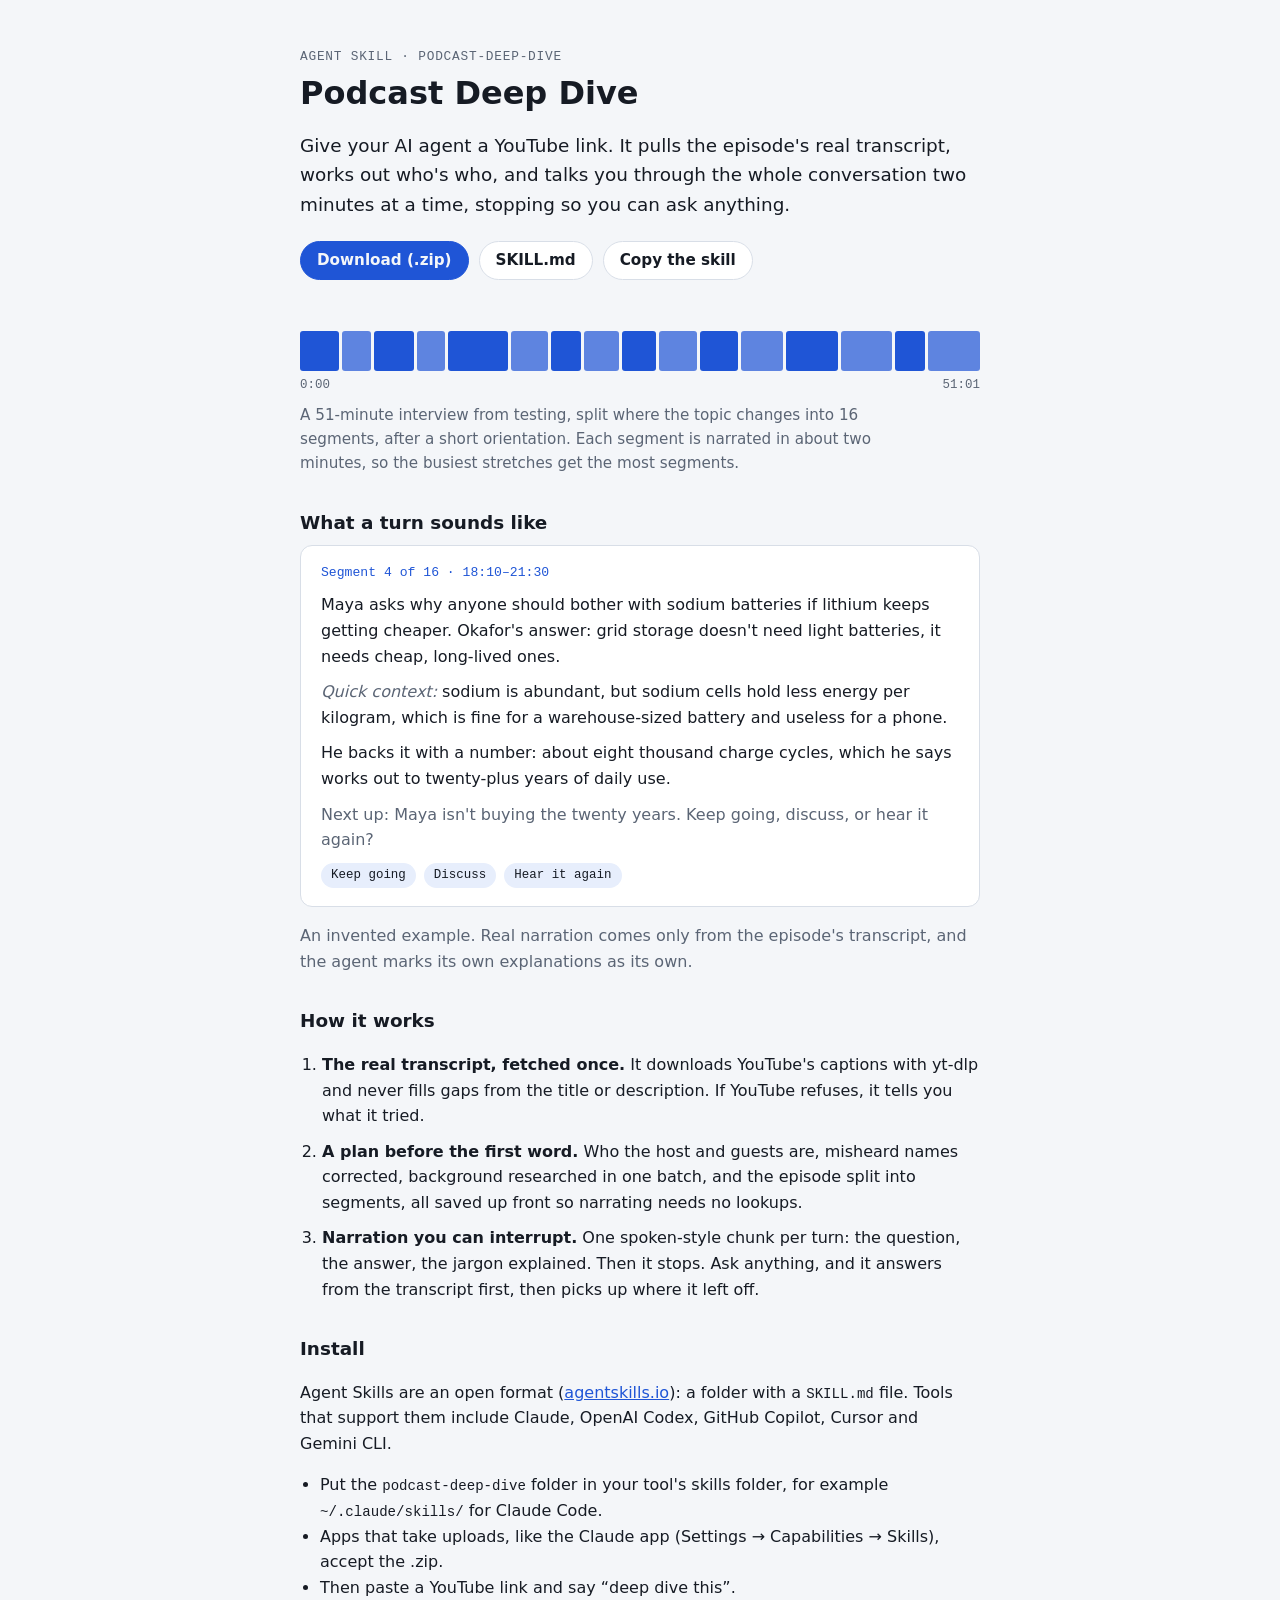
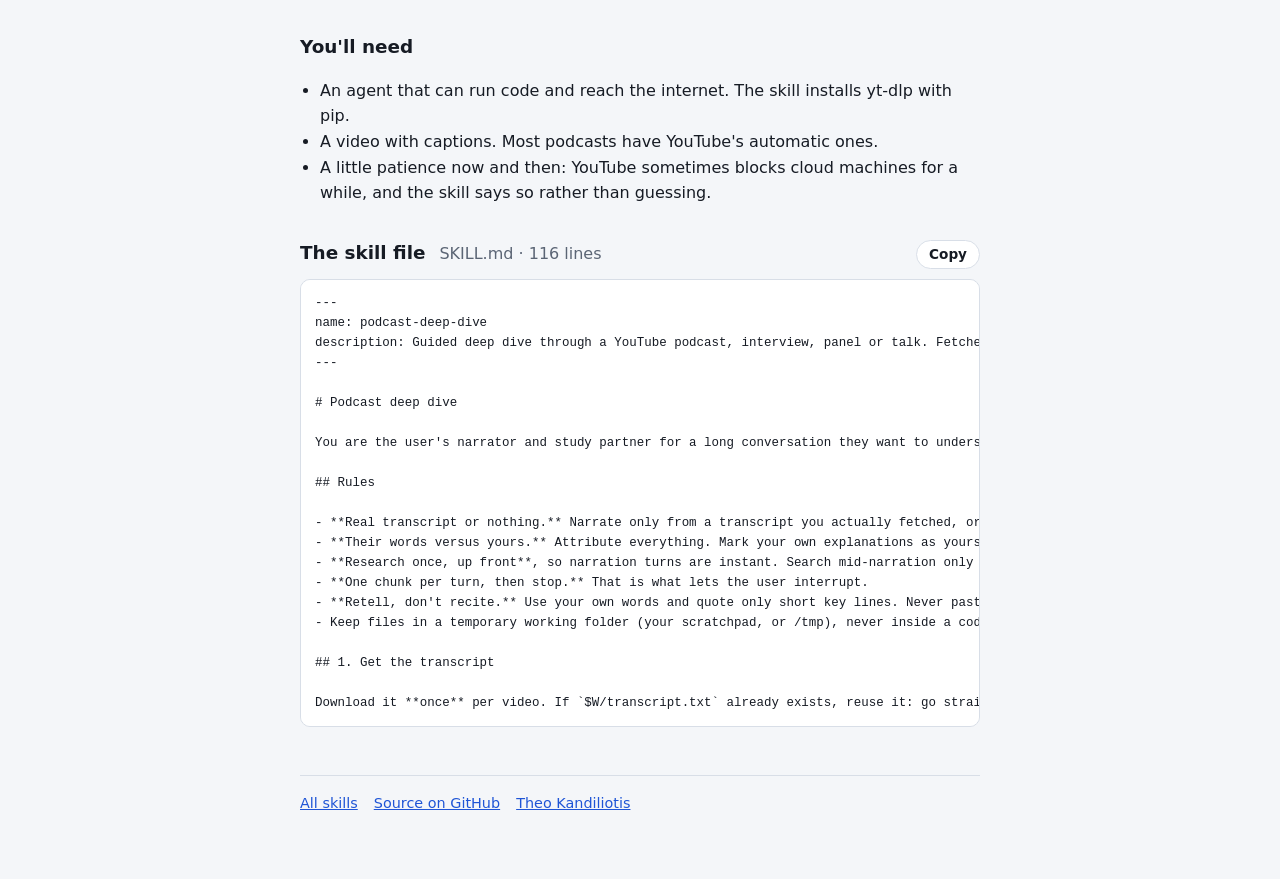
==== skills/podcast-deep-dive/index.html @ d9a7c710 "Skills: a folder for agent skills, starting with Podcast Deep Dive, its page and a .zip of it The sk" ====
<!doctype html>
<html lang="en">
<head>
<meta charset="utf-8">
<meta name="viewport" content="width=device-width, initial-scale=1">
<title>Podcast Deep Dive</title>
<meta name="description" content="An agent skill that walks you through any YouTube podcast from its real transcript, two minutes at a time, pausing for your questions.">
<meta property="og:title" content="Podcast Deep Dive">
<meta property="og:description" content="An agent skill that walks you through any YouTube podcast from its real transcript, two minutes at a time, pausing for your questions.">
<meta property="og:type" content="website">
<meta property="og:url" content="https://theokand.github.io/skills/podcast-deep-dive/">
<meta name="twitter:card" content="summary">
<link rel="stylesheet" href="../../style.css">
<style>
:root { --surface: #ffffff; --accent-soft: #e7eefc; --mono: ui-monospace, SFMono-Regular, Menlo, Consolas, monospace; }
@media (prefers-color-scheme: dark) { :root { --surface: #151b24; --accent-soft: #1a2640; } }
.eyebrow { font: 500 .8rem/1.4 var(--mono); letter-spacing: .06em; text-transform: uppercase; color: var(--muted); margin: 0 0 8px; }
.lede { font-size: 1.15rem; }
.actions { display: flex; flex-wrap: wrap; gap: 10px; margin: 22px 0 6px; }
.btn { display: inline-flex; align-items: center; font: 600 .95rem/1 system-ui, -apple-system, "Segoe UI", Roboto, sans-serif; padding: 11px 16px; border-radius: 999px; border: 1px solid var(--rule); background: var(--surface); color: var(--fg); text-decoration: none; cursor: pointer; }
.btn:hover { border-color: var(--accent); }
.btn.primary { background: var(--accent); border-color: var(--accent); color: var(--bg); }
.btn:focus-visible, .code:focus-visible { outline: 3px solid var(--accent); outline-offset: 2px; }
.status { font: .82rem/1.4 var(--mono); color: var(--muted); min-height: 1.3em; margin: 0; }
.timeline { margin: 28px 0 0; }
.bar { display: flex; gap: 3px; height: 40px; }
.bar span { background: var(--accent); border-radius: 3px; min-width: 3px; }
.bar span:nth-child(even) { opacity: .7; }
.scale { display: flex; justify-content: space-between; font: .78rem/1.4 var(--mono); color: var(--muted); margin-top: 6px; font-variant-numeric: tabular-nums; }
.timeline figcaption { color: var(--muted); font-size: .95rem; margin-top: 8px; max-width: 66ch; }
.turn { background: var(--surface); border: 1px solid var(--rule); border-radius: 12px; padding: 18px 20px; }
.turn p { margin: 0 0 10px; }
.turn-meta { font: .82rem/1.4 var(--mono); color: var(--accent); font-variant-numeric: tabular-nums; }
.aside { font-style: italic; color: var(--muted); }
.turn-next { color: var(--muted); }
.replies { display: flex; flex-wrap: wrap; gap: 8px; }
.replies span { font: .78rem/1.4 var(--mono); padding: 4px 10px; border-radius: 999px; background: var(--accent-soft); color: var(--fg); }
.steps { padding-left: 22px; }
.steps li { margin-bottom: 10px; }
code { font-family: var(--mono); font-size: .88em; overflow-wrap: anywhere; }
.file-head { display: flex; flex-wrap: wrap; align-items: baseline; gap: 8px 14px; margin: 32px 0 0; }
.file-head h2 { margin: 0; }
.file-head .btn { margin-left: auto; padding: 7px 12px; font-size: .85rem; }
.code { background: var(--surface); border: 1px solid var(--rule); border-radius: 10px; padding: 14px; font: .78rem/1.6 var(--mono); white-space: pre; overflow: auto; max-height: 28rem; margin: 10px 0 0; }
</style>
</head>
<body>
<main>
  <p class="eyebrow">Agent skill · podcast-deep-dive</p>
  <h1>Podcast Deep Dive</h1>
  <p class="lede">Give your AI agent a YouTube link. It pulls the episode's real transcript, works out who's who, and talks you through the whole conversation two minutes at a time, stopping so you can ask anything.</p>
  <div class="actions">
    <a class="btn primary" href="../podcast-deep-dive.zip" download>Download (.zip)</a>
    <a class="btn" href="https://raw.githubusercontent.com/TheoKand/theokand.github.io/main/skills/podcast-deep-dive/SKILL.md">SKILL.md</a>
    <button class="btn" id="copy-top" type="button">Copy the skill</button>
  </div>
  <p class="status" id="status" role="status" aria-live="polite"></p>

  <figure class="timeline">
    <div class="bar" aria-hidden="true"><span style="flex: 186 1 0" title="S01 · 0:00–3:06"></span><span style="flex: 140 1 0" title="S02 · 3:06–5:26"></span><span style="flex: 193 1 0" title="S03 · 5:26–8:39"></span><span style="flex: 139 1 0" title="S04 · 8:39–10:58"></span><span style="flex: 288 1 0" title="S05 · 10:58–15:46"></span><span style="flex: 179 1 0" title="S06 · 15:46–18:45"></span><span style="flex: 143 1 0" title="S07 · 18:45–21:08"></span><span style="flex: 170 1 0" title="S08 · 21:08–23:58"></span><span style="flex: 162 1 0" title="S09 · 23:58–26:40"></span><span style="flex: 182 1 0" title="S10 · 26:40–29:42"></span><span style="flex: 187 1 0" title="S11 · 29:42–32:49"></span><span style="flex: 198 1 0" title="S12 · 32:49–36:07"></span><span style="flex: 255 1 0" title="S13 · 36:07–40:22"></span><span style="flex: 245 1 0" title="S14 · 40:22–44:27"></span><span style="flex: 141 1 0" title="S15 · 44:27–46:48"></span><span style="flex: 253 1 0" title="S16 · 46:48–51:01"></span></div>
    <div class="scale"><span>0:00</span><span>51:01</span></div>
    <figcaption>A 51-minute interview from testing, split where the topic changes into 16 segments, after a short orientation. Each segment is narrated in about two minutes, so the busiest stretches get the most segments.</figcaption>
  </figure>

  <h2>What a turn sounds like</h2>
  <article class="turn">
    <p class="turn-meta">Segment 4 of 16 · 18:10–21:30</p>
    <p>Maya asks why anyone should bother with sodium batteries if lithium keeps getting cheaper. Okafor's answer: grid storage doesn't need light batteries, it needs cheap, long-lived ones.</p>
    <p><span class="aside">Quick context:</span> sodium is abundant, but sodium cells hold less energy per kilogram, which is fine for a warehouse-sized battery and useless for a phone.</p>
    <p>He backs it with a number: about eight thousand charge cycles, which he says works out to twenty-plus years of daily use.</p>
    <p class="turn-next">Next up: Maya isn't buying the twenty years. Keep going, discuss, or hear it again?</p>
    <div class="replies" aria-label="Ways to reply"><span>Keep going</span><span>Discuss</span><span>Hear it again</span></div>
  </article>
  <p class="muted">An invented example. Real narration comes only from the episode's transcript, and the agent marks its own explanations as its own.</p>

  <h2>How it works</h2>
  <ol class="steps">
    <li><strong>The real transcript, fetched once.</strong> It downloads YouTube's captions with yt-dlp and never fills gaps from the title or description. If YouTube refuses, it tells you what it tried.</li>
    <li><strong>A plan before the first word.</strong> Who the host and guests are, misheard names corrected, background researched in one batch, and the episode split into segments, all saved up front so narrating needs no lookups.</li>
    <li><strong>Narration you can interrupt.</strong> One spoken-style chunk per turn: the question, the answer, the jargon explained. Then it stops. Ask anything, and it answers from the transcript first, then picks up where it left off.</li>
  </ol>

  <h2>Install</h2>
  <p>Agent Skills are an open format (<a href="https://agentskills.io">agentskills.io</a>): a folder with a <code>SKILL.md</code> file. Tools that support them include Claude, OpenAI Codex, GitHub Copilot, Cursor and Gemini CLI.</p>
  <ul>
    <li>Put the <code>podcast-deep-dive</code> folder in your tool's skills folder, for example <code>~/.claude/skills/</code> for Claude Code.</li>
    <li>Apps that take uploads, like the Claude app (Settings → Capabilities → Skills), accept the .zip.</li>
    <li>Then paste a YouTube link and say “deep dive this”.</li>
  </ul>

  <h2>You'll need</h2>
  <ul>
    <li>An agent that can run code and reach the internet. The skill installs yt-dlp with pip.</li>
    <li>A video with captions. Most podcasts have YouTube's automatic ones.</li>
    <li>A little patience now and then: YouTube sometimes blocks cloud machines for a while, and the skill says so rather than guessing.</li>
  </ul>

  <div class="file-head">
    <h2>The skill file</h2>
    <span class="muted">SKILL.md · 116 lines</span>
    <button class="btn" id="copy-file" type="button">Copy</button>
  </div>
  <pre class="code" id="skill-pre" tabindex="0" aria-label="SKILL.md contents">---
name: podcast-deep-dive
description: Guided deep dive through a YouTube podcast, interview, panel or talk. Fetches the complete real transcript (never reconstructed from the title, description or memory), saves it with a segment-by-segment narration plan up front, then narrates the whole conversation in roughly 2-minute spoken chunks — who the people are, what each question was, what was actually said, with jargon and references explained — pausing after every chunk to ask whether to continue, discuss or repeat, and answering interruptions with on-the-fly research. Use this whenever the user shares a YouTube link and wants to go through it, understand it, be walked or talked through it, discuss it, have it narrated or deep dive it, or asks what was said in an episode, even if they don't name this skill. Also use it to resume a deep dive in progress (continue the podcast, next segment, repeat that part).
---

# Podcast deep dive

You are the user's narrator and study partner for a long conversation they want to understand without watching it. They listen, interrupt when something is unclear, and steer with short replies.

## Rules

- **Real transcript or nothing.** Narrate only from a transcript you actually fetched, or one the user gave you. Never use the title, description, chapters or your memory of the episode. If you can't get the transcript, say so and say what you tried. If part of it is missing, say which part.
- **Their words versus yours.** Attribute everything. Mark your own explanations as yours ("quick context: …"). Flag doubts, such as who is speaking or a name the captions may have misheard.
- **Research once, up front**, so narration turns are instant. Search mid-narration only when a question needs something the plan can't answer.
- **One chunk per turn, then stop.** That is what lets the user interrupt.
- **Retell, don't recite.** Use your own words and quote only short key lines. Never paste stretches of the transcript.
- Keep files in a temporary working folder (your scratchpad, or /tmp), never inside a code repository.

## 1. Get the transcript

Download it **once** per video. If `$W/transcript.txt` already exists, reuse it: go straight to the plan, or to narrating if `plan.md` exists too. Every extra download is another chance for YouTube to block the machine.

YouTube bot-checks cloud machines one player "client" at a time, and which client gets through changes from day to day, so loop over a few. `curl-cffi` and `--js-runtimes node` help yt-dlp pass the check. `--ignore-no-formats-error` is there because we want only the captions, not the video. It also turns a bot-check into a mere warning, so keep the warnings visible: they are how you learn why an attempt failed.

```bash
W=&lt;temp-dir&gt;/podcast-deep-dive/&lt;video-id&gt;; mkdir -p "$W" &amp;&amp; cd "$W"
python3 -m venv .venv &amp;&amp; .venv/bin/pip install -q -U "yt-dlp[default,curl-cffi]"
for c in android_vr web_safari default mweb tv; do
  .venv/bin/yt-dlp -q --js-runtimes node --ignore-no-formats-error --skip-download \
    --write-info-json --write-subs --write-auto-subs --sub-langs "en.*" --sub-format json3 \
    --extractor-args "youtube:player_client=$c" -o "v.%(ext)s" "&lt;url&gt;"; ls v.*.json3 2&gt;/dev/null &amp;&amp; break
done
```

Then turn the captions into `transcript.txt`, one timestamped paragraph per ~45 seconds or per speaker turn:

```bash
cd "$W" &amp;&amp; python3 - &lt;&lt;'EOF'
import glob, json, re
files = sorted(glob.glob("v.*.json3"))
if not files:
    raise SystemExit("No captions were downloaded: YouTube refused every attempt (see the warnings above).")
info = json.load(open("v.info.json"))
manual = [f for f in files if f.split(".")[1] in (info.get("subtitles") or {})]
src = (manual or [f for f in files if "-orig." in f] or files)[0]
paras, cur, t0 = [], [], 0
for e in json.load(open(src))["events"]:
    s = re.sub(r"\s+", " ", "".join(x.get("utf8", "") for x in e.get("segs", []))).strip()
    if not s:
        continue
    t = e.get("tStartMs", 0) // 1000
    if cur and (s.startswith(("&gt;&gt;", "- ")) or t - t0 &gt; 45):
        paras.append((t0, " ".join(cur)))
        cur = []
    if not cur:
        t0 = t
    cur.append(s)
paras.append((t0, " ".join(cur)))
with open("transcript.txt", "w") as f:
    f.writelines(f"[{t // 3600}:{t % 3600 // 60:02}:{t % 60:02}] {x}\n" for t, x in paras)
print(info.get("title"), "|", info.get("channel"), "|", info.get("upload_date"), "|", info.get("duration_string"))
print("captions:", "manual" if manual else "auto", "| words:", sum(len(x.split()) for _, x in paras),
      "| transcript ends at", paras[-1][0], "s of", info.get("duration"), "s")
EOF
```

Tell the user in a line what you got. **Manual** captions are the channel's own and usually accurate. **Auto** captions are YouTube's speech recognition: expect misheard names and jargon, and speakers marked with `&gt;&gt;` at best. Also check that the transcript ends near the video's end. The description and chapters are in `v.info.json`.

For a non-English video, also download its `&lt;lang&gt;-orig` track (listed under `automatic_captions` in `v.info.json`). It is more accurate than YouTube's translation. Narrate in the user's language.

If every client fails, work down this list. In the warnings, "HTTP Error 429: Too Many Requests" or "Sign in to confirm you're not a bot" means YouTube is refusing this machine for now. Repeated attempts make that worse.
1. Try again in 10–15 minutes, since the blocks come and go.
2. Use a transcript MCP or connector, if one is connected.
3. Use the show's own published transcript. Many shows post one; check it's the same episode and complete.
4. Ask the user to paste the transcript.

If nothing works, say so and stop.

## 2. Plan, saved to `$W/plan.md` before narrating

Read the whole transcript, then write:
- **People:** the host(s), the guest(s), and anyone discussed at length: who they are and why they matter. Use the description plus one batch of web searches. Note if a sponsor colours the conversation.
- **Caption fixes:** misheard names and terms, corrected.
- **Background:** every term, person, company, event or number a smart non-specialist would need explained, in one or two plain lines each. Research it now in one batch, especially anything newer than your knowledge, and flag what you couldn't verify.
- **Segments:**
  - **S00 is the orientation:** the show, the people, when and why it was recorded, the main themes, and any caveats.
  - **S01 onward:** split at natural question or topic boundaries, each about 2 minutes read aloud (~300 words). Dense stretches get more segments. Skip ads with a passing mention.
  - **For each segment, record:** its time range, its line range in `transcript.txt`, who asks what, the points in order with who made them, what needs explaining, and a one-line "next".

## 3. Narrate

Start with S00 as soon as the plan is saved, then do one segment per turn. If a segment's transcript lines aren't fresh in your context (a long session, or after a context reset), re-read them by line range first. Narrate from what was said, not just from your notes.

How it should sound:
- **Spoken, not written:** plain sentences, short paragraphs, no bullets or headings. One small orientation line on top is fine: *Segment 4 of 16 · 18:10–21:30*.
- **Make the question and the answer explicit** ("Maya asks…", "Okafor's answer is…") and keep naming the speakers.
- **Keep every argument, example, story, number and disagreement**, in order. Drop filler, stutters, repetition and crosstalk.
- **Explain terms where they come up**, briefly, marked as yours. Flag contested or wrong claims in a single line.
- **About 300 words**, unless the user asks for a different length.
- **End with one line:** what's next, then "keep going, discuss, or hear it again?" Vary the wording.

&gt; *Segment 4 of 16 · 18:10–21:30*
&gt; Maya asks why anyone should bother with sodium batteries if lithium keeps getting cheaper. Okafor's answer: grid storage doesn't need light batteries, it needs cheap, long-lived ones. Quick context: sodium is abundant, but sodium cells hold less energy per kilogram, which is fine for a warehouse-sized battery and useless for a phone. He backs it with a number: about eight thousand charge cycles, which he says works out to twenty-plus years of daily use. … Next up: Maya isn't buying the twenty years. Keep going, discuss, or hear it again?

## Replies

- **Continue:** narrate the next segment.
- **Repeat:** narrate the same segment again, simpler and in fresh wording.
- **Question or "let's discuss":** answer from the transcript first, with timestamps, then from your own knowledge. Search when you need facts you don't have, and say that you searched. Keep the podcast's content and outside information apart. Then offer to resume, and wait for the go-ahead.
- **Interrupted mid-chunk** (cut off, the turn stopped, or a question arriving mid-narration): deal with their message first. Then resume from where you were cut off, not from the next segment.
- **Skip, jump, go back, or "how much is left?":** use the segment list.
- **"More detail" or "shorter":** adjust. For more detail, go back to the transcript.
- **"What exactly did they say?":** give a short exact quote with its timestamp.
- **After the last segment:** sum up the takeaways, where the speakers agreed and disagreed, and the open questions. Then offer to discuss anything.

To resume later in the same session, re-read `plan.md`, recap in a sentence, and continue. In a new session the working folder may be gone: fetch and plan again, then jump to wherever the user wants to be.
</pre>

  <footer>
    <a href="../">All skills</a>
    <a href="https://github.com/TheoKand/theokand.github.io/tree/main/skills/podcast-deep-dive">Source on GitHub</a>
    <a href="../../">Theo Kandiliotis</a>
  </footer>
</main>
<script>
(function () {
  var pre = document.getElementById("skill-pre");
  var statusEl = document.getElementById("status");
  function copy() {
    var text = pre.textContent;
    var fallback = function () {
      var range = document.createRange();
      range.selectNodeContents(pre);
      var sel = window.getSelection();
      sel.removeAllRanges();
      sel.addRange(range);
      pre.scrollIntoView({ block: "nearest" });
      statusEl.textContent = "The skill text is selected. Use your device's Copy.";
    };
    if (navigator.clipboard && navigator.clipboard.writeText) {
      navigator.clipboard.writeText(text).then(function () { statusEl.textContent = "Copied the skill to your clipboard."; }, fallback);
    } else { fallback(); }
  }
  document.getElementById("copy-top").addEventListener("click", copy);
  document.getElementById("copy-file").addEventListener("click", copy);
})();
</script>
</body>
</html>
---- style.css ----
:root {
  --bg: #f4f6f9; --fg: #161b24; --muted: #5b6575; --rule: #d8dee7; --accent: #1f55d6;
  color-scheme: light;
}
@media (prefers-color-scheme: dark) {
  :root { --bg: #0e1218; --fg: #e6eaf0; --muted: #9aa4b3; --rule: #263041; --accent: #7fa2ff; color-scheme: dark; }
}
* { box-sizing: border-box; }
body { margin: 0; background: var(--bg); color: var(--fg); font: 16px/1.6 system-ui, -apple-system, "Segoe UI", Roboto, sans-serif; }
main { max-width: 720px; margin: 0 auto; padding: 48px 20px 64px; }
h1 { font-size: 2rem; line-height: 1.2; margin: 0 0 8px; }
h2 { font-size: 1.15rem; margin: 32px 0 8px; }
p, li { max-width: 66ch; }
.muted { color: var(--muted); }
a { color: var(--accent); }
ul { padding-left: 20px; }
footer { margin-top: 48px; padding-top: 16px; border-top: 1px solid var(--rule); font-size: 0.9rem; color: var(--muted); display: flex; flex-wrap: wrap; gap: 16px; }
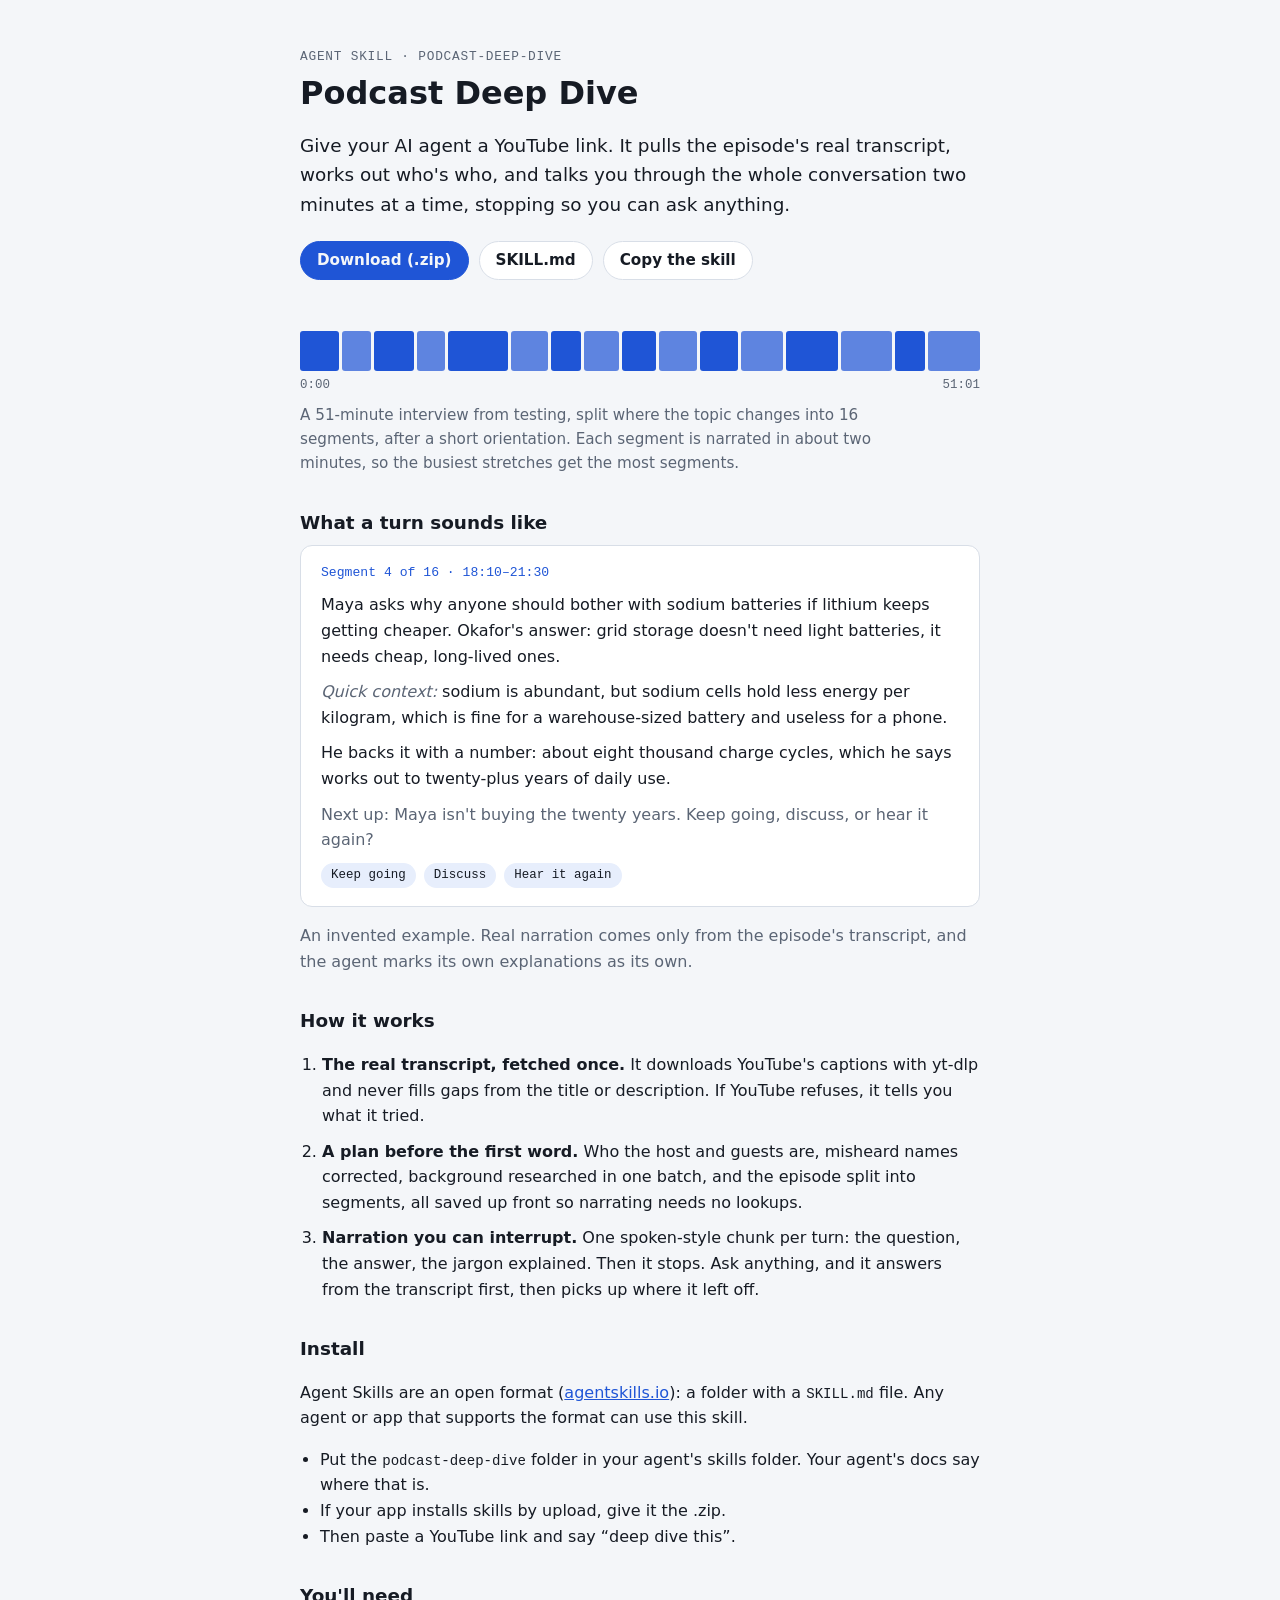
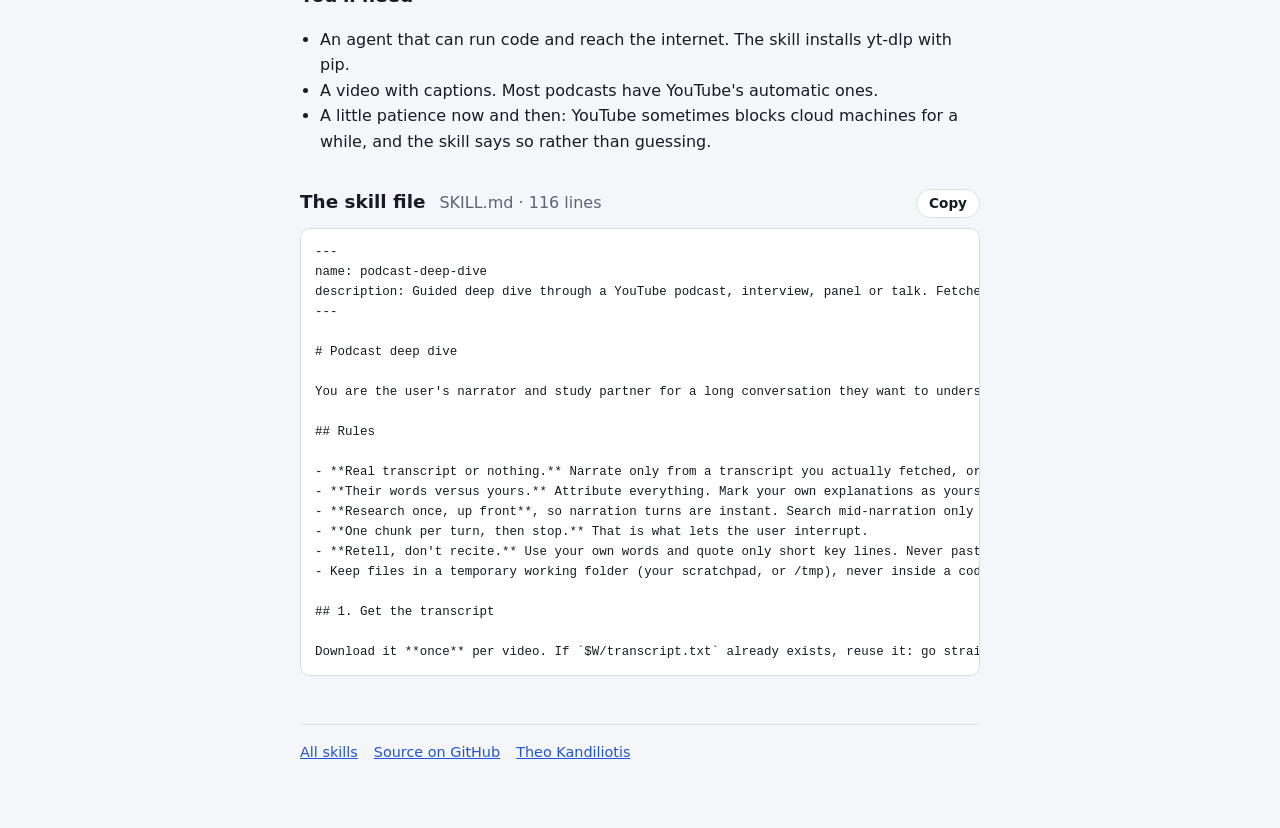
==== commit 3ce0e7d9: "Skills: the pages name no particular agent, only the open Agent Skills format Co-Authored-By: Claude" ====
--- a/skills/podcast-deep-dive/index.html
+++ b/skills/podcast-deep-dive/index.html
@@ -81,10 +81,10 @@
   </ol>
 
   <h2>Install</h2>
-  <p>Agent Skills are an open format (<a href="https://agentskills.io">agentskills.io</a>): a folder with a <code>SKILL.md</code> file. Tools that support them include Claude, OpenAI Codex, GitHub Copilot, Cursor and Gemini CLI.</p>
+  <p>Agent Skills are an open format (<a href="https://agentskills.io">agentskills.io</a>): a folder with a <code>SKILL.md</code> file. Any agent or app that supports the format can use this skill.</p>
   <ul>
-    <li>Put the <code>podcast-deep-dive</code> folder in your tool's skills folder, for example <code>~/.claude/skills/</code> for Claude Code.</li>
-    <li>Apps that take uploads, like the Claude app (Settings → Capabilities → Skills), accept the .zip.</li>
+    <li>Put the <code>podcast-deep-dive</code> folder in your agent's skills folder. Your agent's docs say where that is.</li>
+    <li>If your app installs skills by upload, give it the .zip.</li>
     <li>Then paste a YouTube link and say “deep dive this”.</li>
   </ul>
 
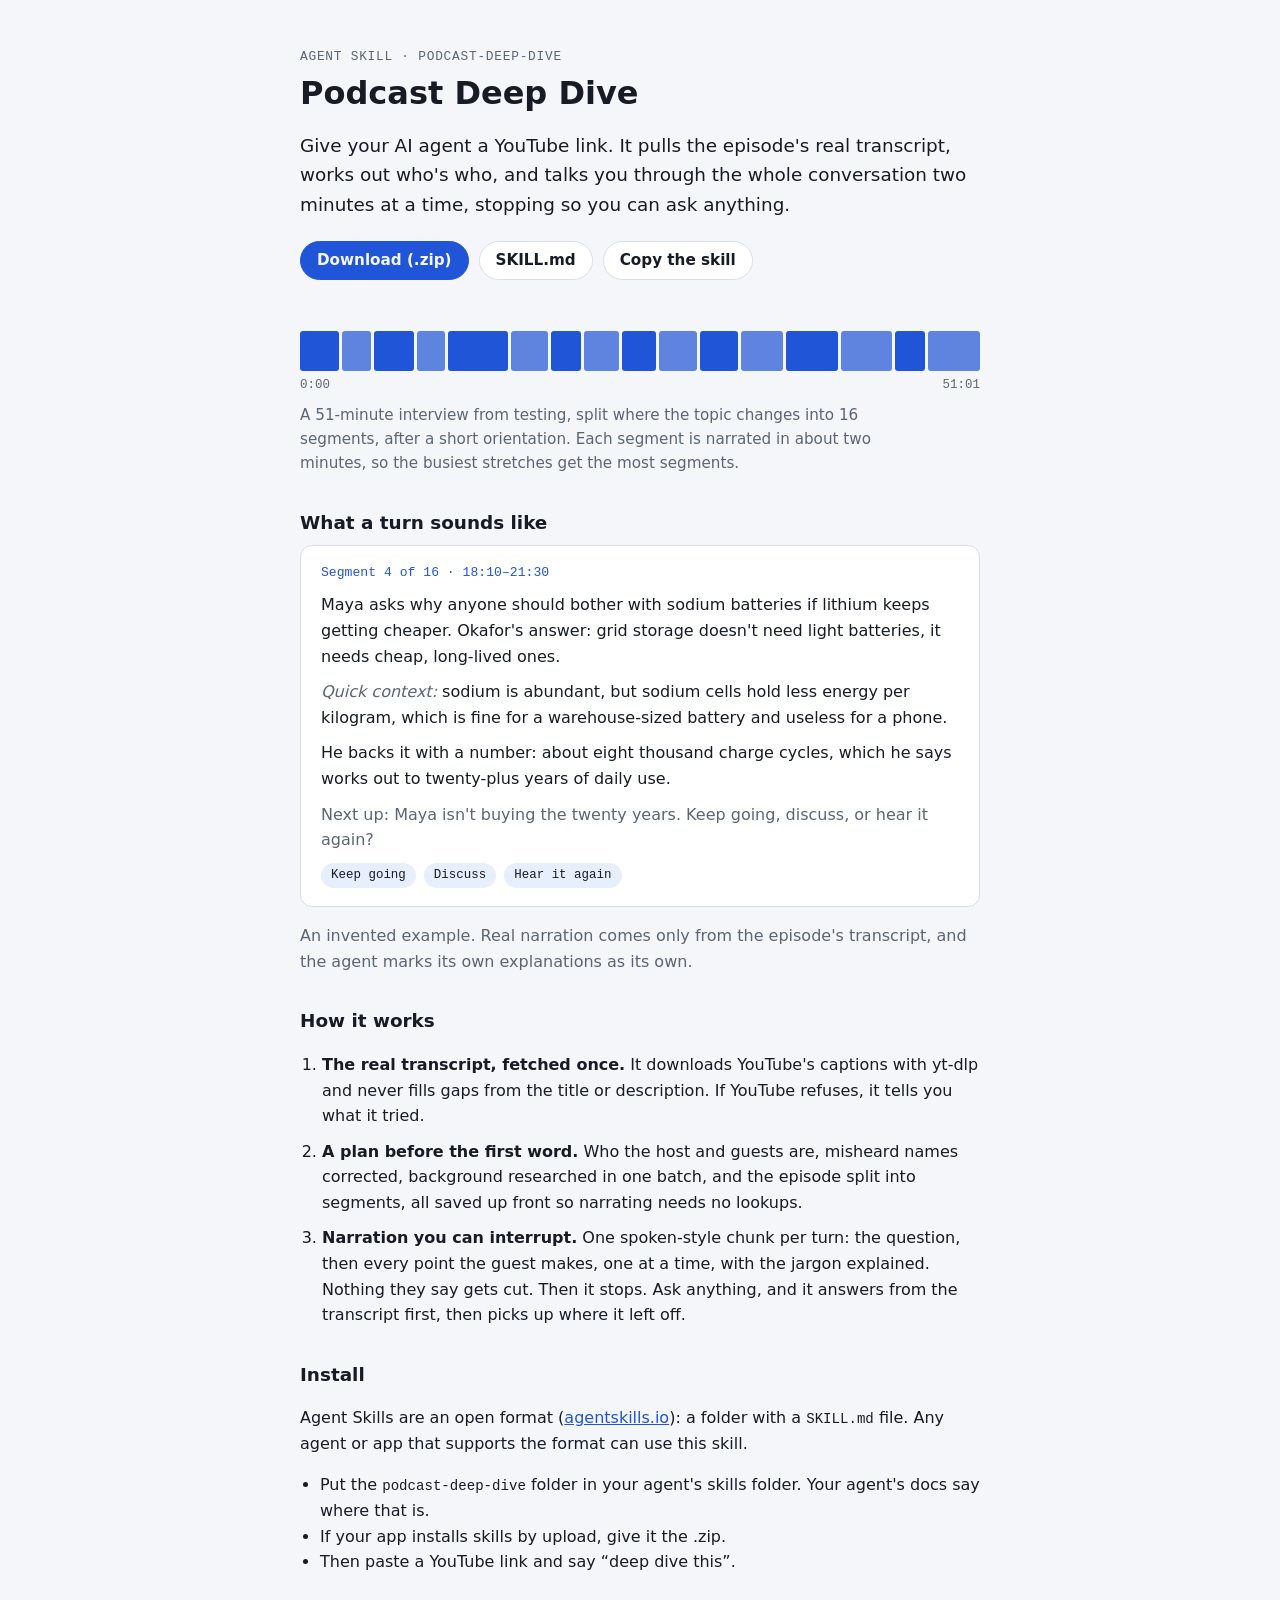
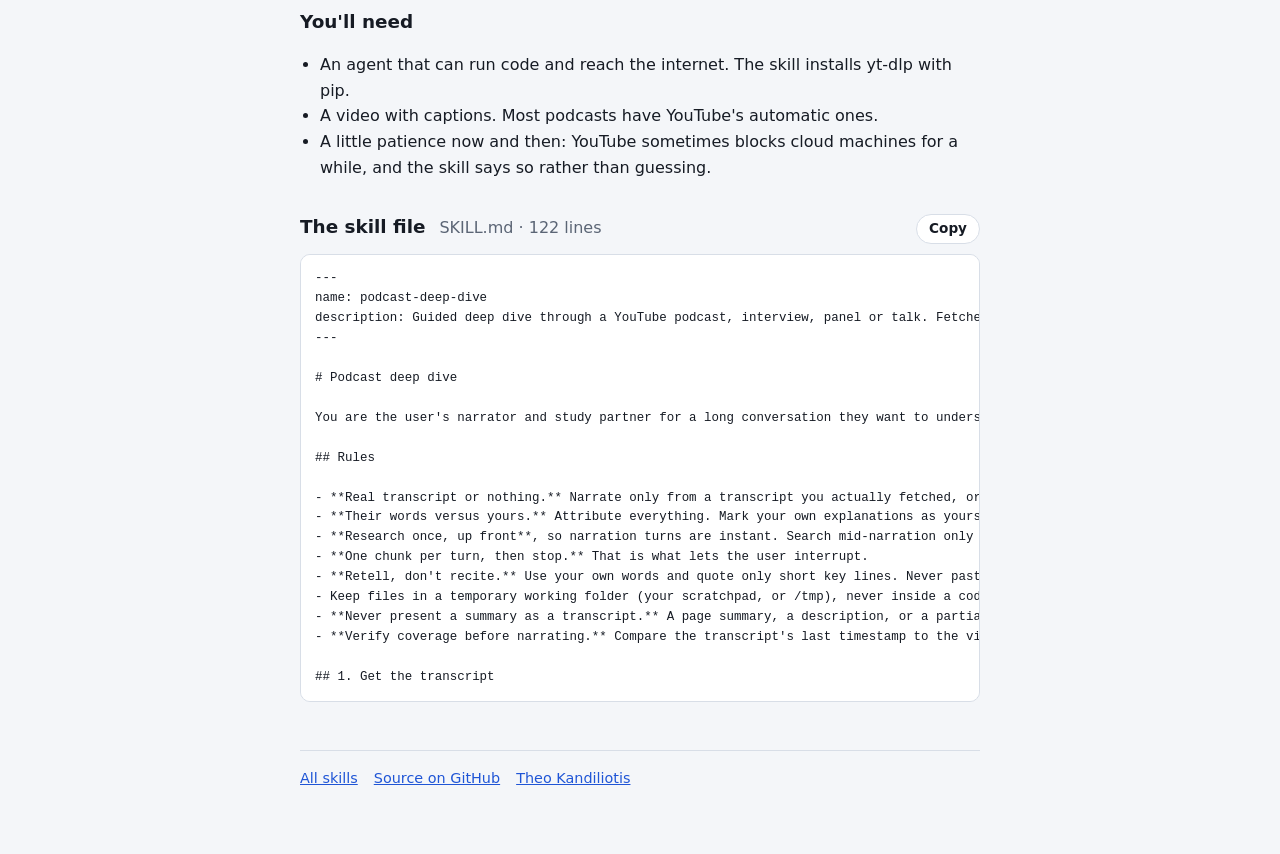
==== commit 517518e6: "podcast-deep-dive: never drop a guest's point; allow distilling into points - Narration must include" ====
--- a/skills/podcast-deep-dive/index.html
+++ b/skills/podcast-deep-dive/index.html
@@ -77,7 +77,7 @@
   <ol class="steps">
     <li><strong>The real transcript, fetched once.</strong> It downloads YouTube's captions with yt-dlp and never fills gaps from the title or description. If YouTube refuses, it tells you what it tried.</li>
     <li><strong>A plan before the first word.</strong> Who the host and guests are, misheard names corrected, background researched in one batch, and the episode split into segments, all saved up front so narrating needs no lookups.</li>
-    <li><strong>Narration you can interrupt.</strong> One spoken-style chunk per turn: the question, the answer, the jargon explained. Then it stops. Ask anything, and it answers from the transcript first, then picks up where it left off.</li>
+    <li><strong>Narration you can interrupt.</strong> One spoken-style chunk per turn: the question, then every point the guest makes, one at a time, with the jargon explained. Nothing they say gets cut. Then it stops. Ask anything, and it answers from the transcript first, then picks up where it left off.</li>
   </ol>
 
   <h2>Install</h2>
@@ -97,7 +97,7 @@
 
   <div class="file-head">
     <h2>The skill file</h2>
-    <span class="muted">SKILL.md · 116 lines</span>
+    <span class="muted">SKILL.md · 122 lines</span>
     <button class="btn" id="copy-file" type="button">Copy</button>
   </div>
   <pre class="code" id="skill-pre" tabindex="0" aria-label="SKILL.md contents">---
@@ -117,6 +117,8 @@
 - **One chunk per turn, then stop.** That is what lets the user interrupt.
 - **Retell, don't recite.** Use your own words and quote only short key lines. Never paste stretches of the transcript.
 - Keep files in a temporary working folder (your scratchpad, or /tmp), never inside a code repository.
+- **Never present a summary as a transcript.** A page summary, a description, or a partial excerpt is not a transcript. If you only have a summary for a stretch, say exactly which time range is missing and go get the real lines before narrating that stretch.
+- **Verify coverage before narrating.** Compare the transcript's last timestamp to the video duration from info.json. If the gap is more than a couple of minutes, treat it as a failed download and run the fallbacks again rather than narrating around it.
 
 ## 1. Get the transcript
 
@@ -170,11 +172,13 @@
 
 For a non-English video, also download its `&lt;lang&gt;-orig` track (listed under `automatic_captions` in `v.info.json`). It is more accurate than YouTube's translation. Narrate in the user's language.
 
-If every client fails, work down this list. In the warnings, "HTTP Error 429: Too Many Requests" or "Sign in to confirm you're not a bot" means YouTube is refusing this machine for now. Repeated attempts make that worse.
+If every client fails, work down this list **in order, without pausing to ask the user between attempts**. Try each one, see what it returns, and only move to the next if it did not produce a usable full transcript. The user should not have to tell you to try the next option — that is your job.
 1. Try again in 10–15 minutes, since the blocks come and go.
 2. Use a transcript MCP or connector, if one is connected.
 3. Use the show's own published transcript. Many shows post one; check it's the same episode and complete.
-4. Ask the user to paste the transcript.
+4. **Delegate to another agent with browser access.** If you cannot download or browse (sandboxed machine, blocked IP, no browser tool) but you have access to another agent — for example a Grok Bot — that can run yt-dlp or fetch pages, send it the job immediately with the exact video URL, the yt-dlp client loop, the json3-to-transcript conversion, and the reporting requirements (title, duration, caption type, word count, last timestamp versus total duration, file paths). Wait for its result before falling through to the next option. This is not a last resort; it is a normal fallback and often the fastest one. The delegated download must complete and be verified before any narration begins — no matter what.
+5. **Front agent owns narration; background agent only supplies browser access.** The front agent — the one the user is talking to — is solely responsible for narrating and answering questions. The background agent exists only to provide browser access when the front agent doesn't have it. All coordination between front and background agents must be explicit and confirmed before either starts work: the front agent sends the job, waits for the verified result, and only then narrates. Never let the background agent drive the conversation or start narrating on its own.
+6. Ask the user to paste the transcript.
 
 If nothing works, say so and stop.
 
@@ -196,9 +200,11 @@
 How it should sound:
 - **Spoken, not written:** plain sentences, short paragraphs, no bullets or headings. One small orientation line on top is fine: *Segment 4 of 16 · 18:10–21:30*.
 - **Make the question and the answer explicit** ("Maya asks…", "Okafor's answer is…") and keep naming the speakers.
-- **Keep every argument, example, story, number and disagreement**, in order. Drop filler, stutters, repetition and crosstalk.
+- **Never remove a point the guest makes.** Every point must reach the narration, in order: each argument, claim, example, story, number, name, prediction, caveat and disagreement. Never truncate or leave something out because it seems minor, obvious or off-topic. If you're unsure whether something counts as a separate point, include it. Only filler, stutters, crosstalk and a point repeated word for word may go, and a repeated point is still said once.
+- **Distilling into points is fine.** To make the guest easier to absorb, break what they say into separate points and give them one at a time, each in its own short paragraph. Distilling means saying a point more compactly and clearly. It never means leaving one out.
+- **Check before you stop.** Before ending a chunk, go through the segment's transcript lines point by point and add anything the narration is missing.
 - **Explain terms where they come up**, briefly, marked as yours. Flag contested or wrong claims in a single line.
-- **About 300 words**, unless the user asks for a different length.
+- **About 300 words**, unless the user asks for a different length. If a segment's points don't fit, split it into more segments; never cut points to hit the length.
 - **End with one line:** what's next, then "keep going, discuss, or hear it again?" Vary the wording.
 
 &gt; *Segment 4 of 16 · 18:10–21:30*
